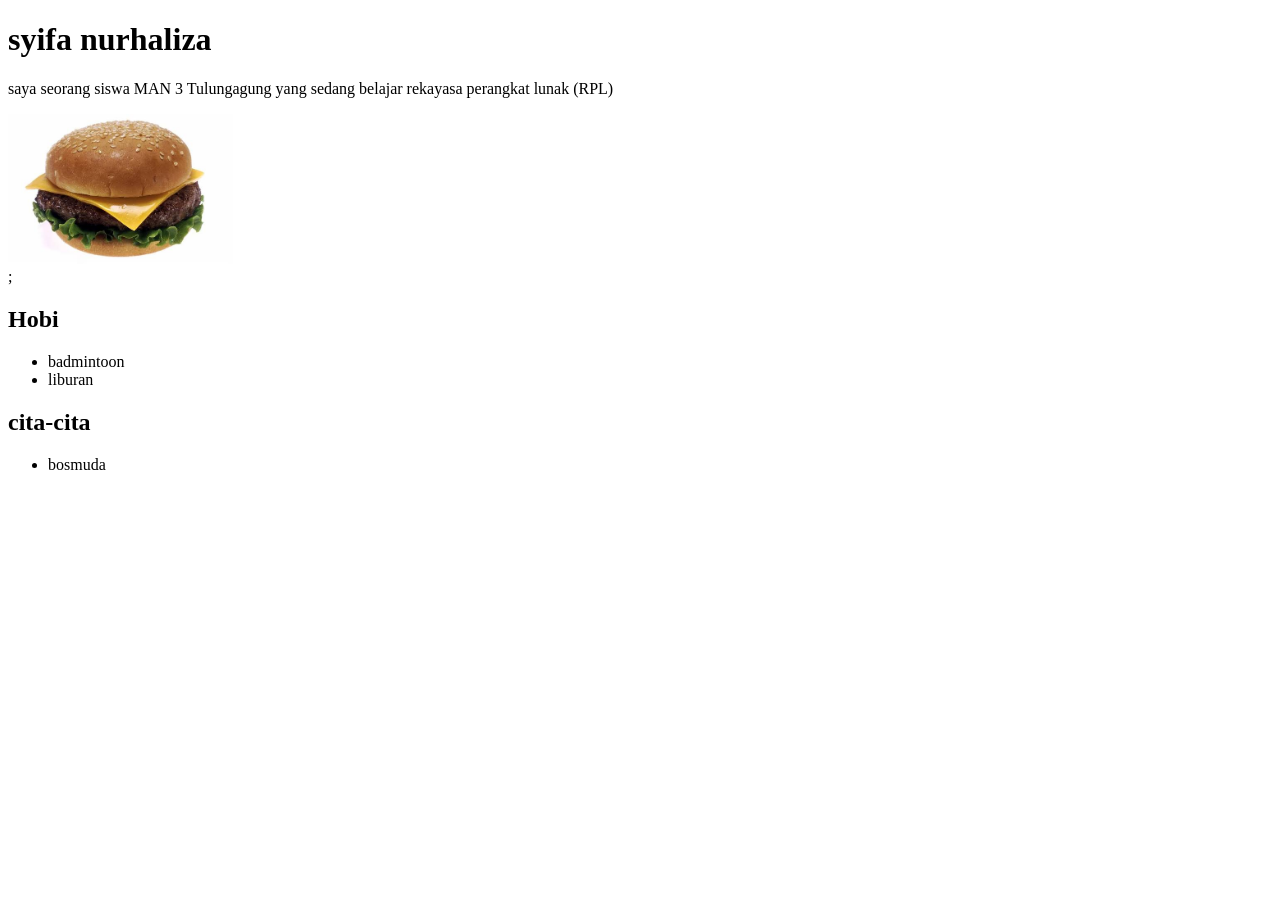
==== index.html @ c2d449e7 "init" ====
<!DOCTYPE html>
<html lang="en">
<head>
    <meta charset="UTF-8">
    <meta name="viewport" content="width=device-width, initial-scale=1.0">
    <title>profile saya</title>
</head>
<body>
 <h1>syifa nurhaliza</h1>
 <p>saya seorang siswa MAN 3 Tulungagung yang sedang belajar rekayasa perangkat lunak (RPL)</p>  
 <img src="burger.jfif" alt="photo profile" height="150px"/>




 <section>;
    <h2>Hobi</h2>
    <ul>
        <li>badmintoon</li>
        <li>liburan
        </ul>
 </section>
 <section>
    <h2>cita-cita</h2>
    <ul>
        <li>bosmuda</li>

        
        
        </li>


</html>
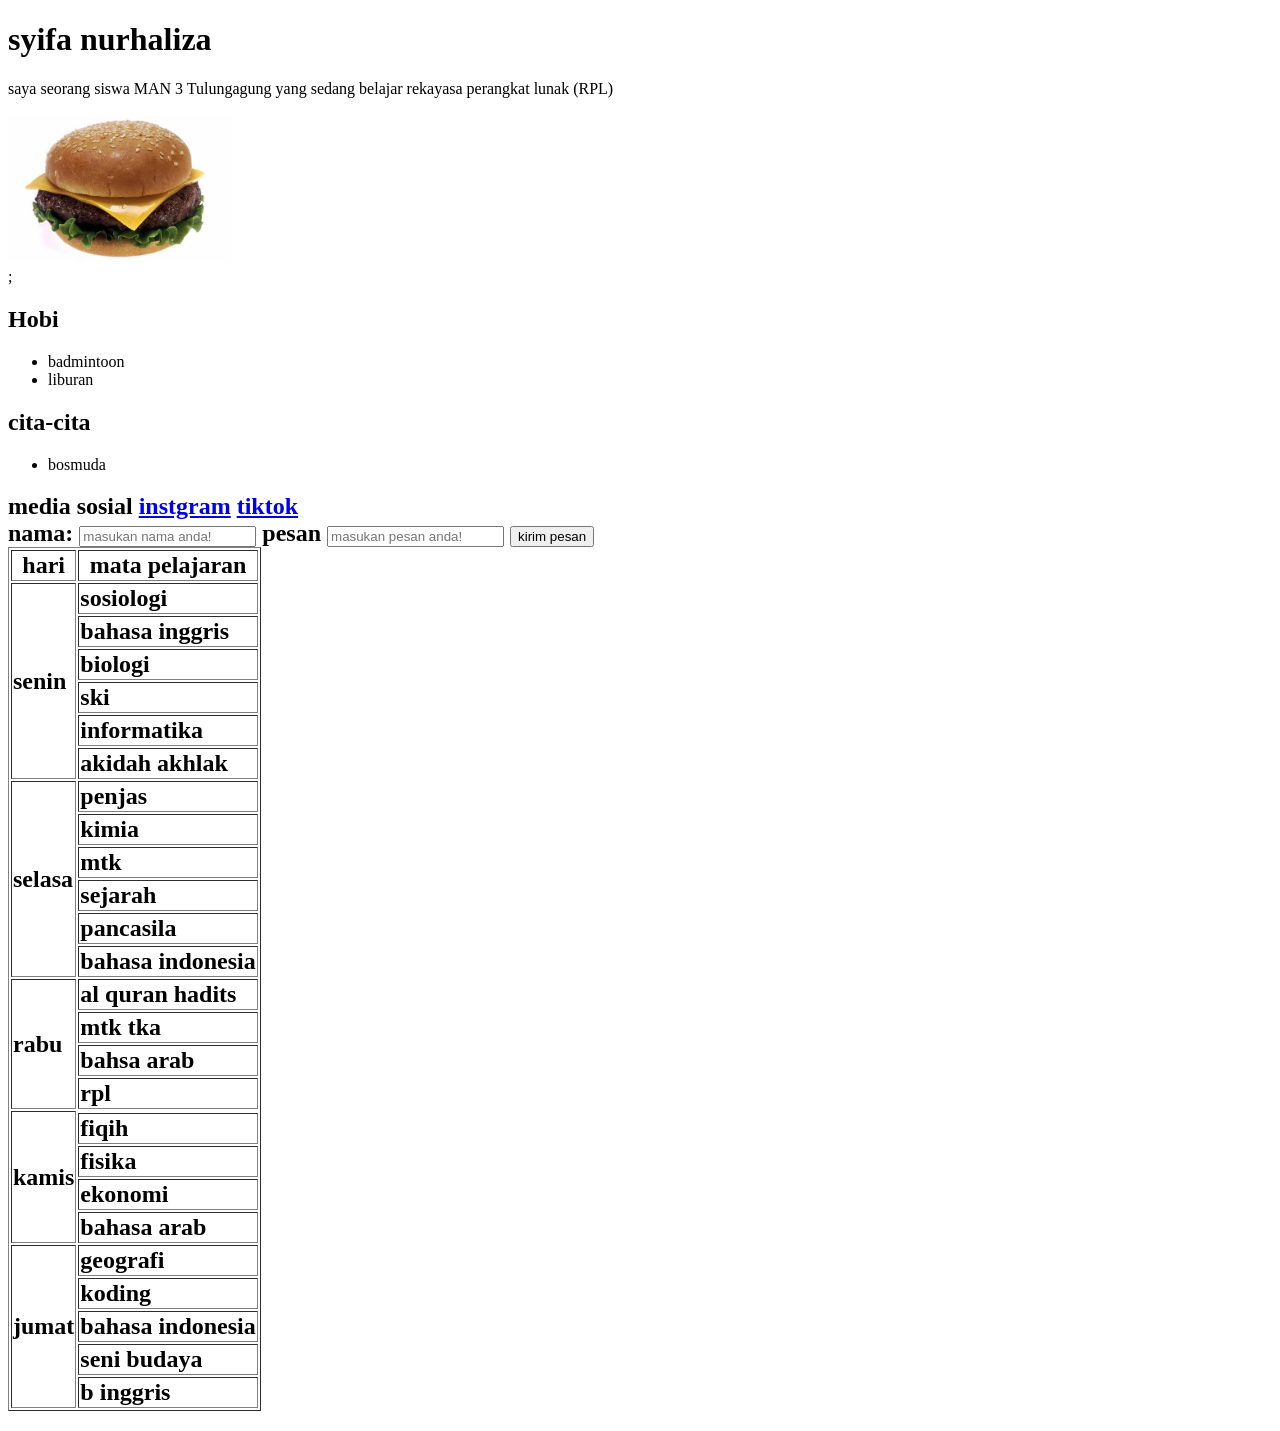
==== commit 41d8812a: "jadwal pelajaran" ====
--- a/index.html
+++ b/index.html
@@ -1,33 +1,151 @@
 <!DOCTYPE html>
 <html lang="en">
+
 <head>
     <meta charset="UTF-8">
     <meta name="viewport" content="width=device-width, initial-scale=1.0">
     <title>profile saya</title>
 </head>
+
 <body>
- <h1>syifa nurhaliza</h1>
- <p>saya seorang siswa MAN 3 Tulungagung yang sedang belajar rekayasa perangkat lunak (RPL)</p>  
- <img src="burger.jfif" alt="photo profile" height="150px"/>
+    <h1>syifa nurhaliza</h1>
+    <p>saya seorang siswa MAN 3 Tulungagung yang sedang belajar rekayasa perangkat lunak (RPL)</p>
+    <img src="burger.jfif" alt="photo profile" height="150px" />
 
 
 
 
- <section>;
-    <h2>Hobi</h2>
-    <ul>
-        <li>badmintoon</li>
-        <li>liburan
+    <section>;
+        <h2>Hobi</h2>
+        <ul>
+            <li>badmintoon</li>
+            <li>liburan
         </ul>
- </section>
- <section>
-    <h2>cita-cita</h2>
-    <ul>
-        <li>bosmuda</li>
+    </section>
+    <section>
+        <h2>cita-cita</h2>
+        <ul>
+            <li>bosmuda</li>
+        </ul>
+    </section>
+    </section>
+    <h2>media sosial
+        <a href="sipauuuuuullll">instgram</a>
+        <a href="sipaaaaaaa">tiktok</a>
+        </section>
+        <form>
+            <label>nama:</label>
+            <input type="text" placeholder="masukan nama anda!">
+            <label>pesan</label>
+            <input type="text" placeholder="masukan pesan anda!" />
+            <button type="submit">kirim pesan</button>
+        </form>
+        </section>
 
-        
-        
-        </li>
+        <!--jadwal pelajarn-->
+        <table border>
+            <thead>
+                <tr>
+                    <th>hari</th>
+                    <th>mata pelajaran</th>
+                </tr>
+                <!--jadwal pelajaran-->
+
+            <tbody>
+                <tr>
+
+                    <td rowspan="6">senin</td>
+                    <td>sosiologi</td>
+                </tr>
+                <tr>
+                    <td>bahasa inggris</td>
+
+                </tr>
+                <tr>
+                    <td>biologi</td>
+                </tr>
+                <tr>
+                    <td>ski</td>
+                </tr>
+                <tr>
+                    <td>informatika</td>
+                </tr>
+                <tr>
+                    <td>akidah akhlak</td>
+                </tr>
+                <tr>
+                    <td rowspan="6">selasa</td>
+                    <td>penjas</td>
+                </tr>
+                <tr>
+                    <td>kimia</td>
+                </tr>
+                <tr>
+                    <td>mtk</td>
+                </tr>
+                <tr>
+                <td>sejarah</td>
+                </tr>
+                <tr>
+                    <td>pancasila</td>
+                </tr>
+                <tr>
+                    <td>bahasa indonesia</td>
+                </tr>
+                <tr>
+                    <td rowspan="4">rabu</td>
+                
+                
+                    <td>al quran hadits</td>
+                </tr>
+                <tr>
+                    <td>mtk tka</td>
+                </tr>
+                <tr>
+                    <td>bahsa arab</td>
+                </tr>
+                <tr>
+                    <td>rpl</td>
+                </tr>
+                <tr>
+                    <td rowspan="5">kamis</td>
+                </tr>
+                <tr>
+                    <td>fiqih</td>
+                </tr>
+                <tr>
+                    <td>fisika</td>
+                </tr>
+                <tr>
+                    <td>ekonomi</td>
+                </tr>
+                <tr>
+                    <td>bahasa arab</td>
+                </tr>
+                <tr>
+                    <td rowspan="5">jumat</td>
+                    <td>geografi</td>
+                </tr>
+                <tr>
+                    <td>koding</td>
+                </tr>
+                <tr>
+                    <td>bahasa indonesia</td>
+                </tr>
+                <tr>
+                    <td>seni budaya</td>
+                </tr>
+                <tr>
+                    <td>b inggris</td>
+                </tr>
 
 
+
+
+            </tbody>
+
+
+
+</body>
+
 </html>
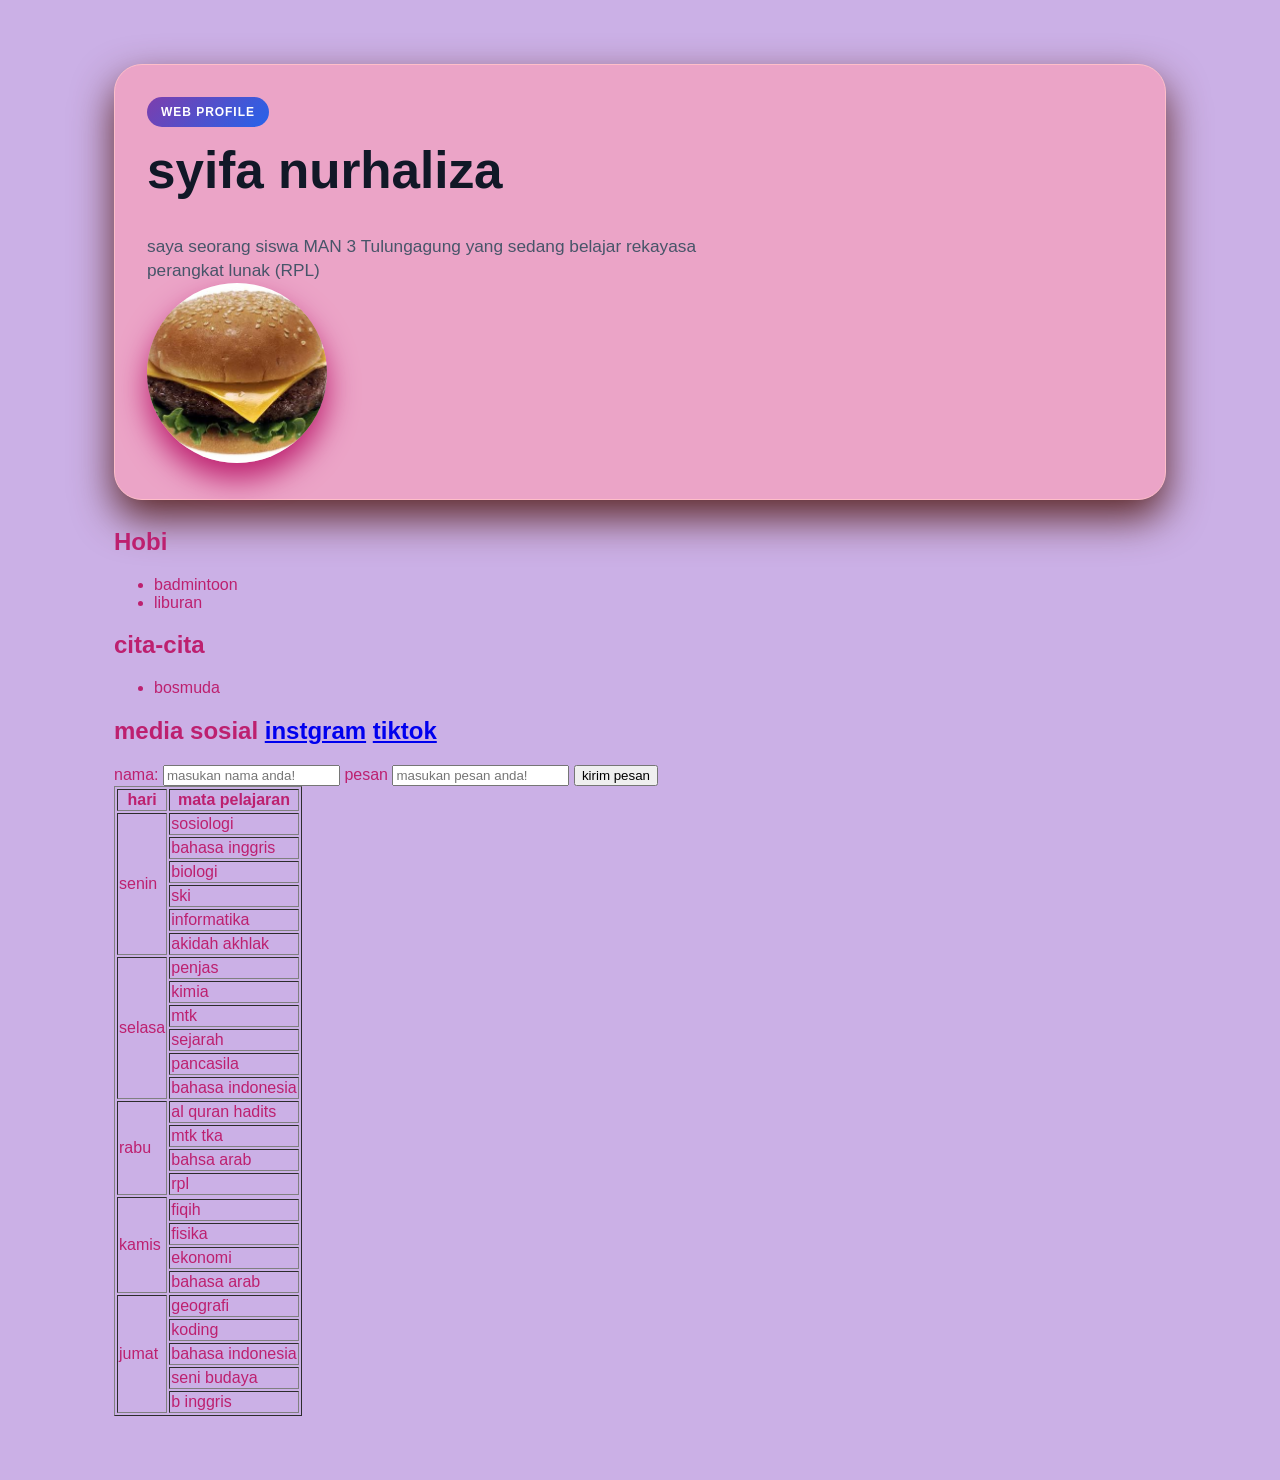
==== commit 11373d77: "web profile" ====
--- a/index.html
+++ b/index.html
@@ -5,41 +5,50 @@
     <meta charset="UTF-8">
     <meta name="viewport" content="width=device-width, initial-scale=1.0">
     <title>profile saya</title>
+    <link rel="stylesheet" href="style.css">
 </head>
 
 <body>
-    <h1>syifa nurhaliza</h1>
-    <p>saya seorang siswa MAN 3 Tulungagung yang sedang belajar rekayasa perangkat lunak (RPL)</p>
-    <img src="burger.jfif" alt="photo profile" height="150px" />
+    <div class="page">
+        <header class="hero">
+            <div class="profile-content">
+                <span class="badge">web profile</span>
+                <h1 id="text1" class="judul-besar">syifa nurhaliza</h1>
+                <p id="text2"class="judul"> saya seorang siswa MAN 3 Tulungagung yang sedang belajar rekayasa perangkat lunak (RPL)
+
+                </p>
+                <img src="burger.jfif" alt="photo profile" class="profile-photo" />
+        </header>
 
 
 
 
-    <section>;
-        <h2>Hobi</h2>
-        <ul>
-            <li>badmintoon</li>
-            <li>liburan
-        </ul>
-    </section>
-    <section>
-        <h2>cita-cita</h2>
-        <ul>
-            <li>bosmuda</li>
-        </ul>
-    </section>
-    </section>
-    <h2>media sosial
-        <a href="sipauuuuuullll">instgram</a>
-        <a href="sipaaaaaaa">tiktok</a>
+        <section>
+            <h2>Hobi</h2>
+            <ul>
+                <li>badmintoon</li>
+                <li>liburan
+            </ul>
         </section>
-        <form>
-            <label>nama:</label>
-            <input type="text" placeholder="masukan nama anda!">
-            <label>pesan</label>
-            <input type="text" placeholder="masukan pesan anda!" />
-            <button type="submit">kirim pesan</button>
-        </form>
+        <section>
+            <h2>cita-cita</h2>
+            <ul>
+                <li>bosmuda</li>
+            </ul>
+        </section>
+        <section>
+            <h2>media sosial
+                <a href="sipauuuuuullll">instgram</a>
+                <a href="sipaaaaaaa">tiktok</a>
+        </section>
+        <section>
+            <form>
+                <label>nama:</label>
+                <input type="text" placeholder="masukan nama anda!">
+                <label>pesan</label>
+                <input type="text" placeholder="masukan pesan anda!" />
+                <button type="submit">kirim pesan</button>
+            </form>
         </section>
 
         <!--jadwal pelajarn-->
@@ -50,7 +59,7 @@
                     <th>mata pelajaran</th>
                 </tr>
                 <!--jadwal pelajaran-->
-
+            </thead>
             <tbody>
                 <tr>
 
@@ -84,7 +93,7 @@
                     <td>mtk</td>
                 </tr>
                 <tr>
-                <td>sejarah</td>
+                    <td>sejarah</td>
                 </tr>
                 <tr>
                     <td>pancasila</td>
@@ -94,8 +103,8 @@
                 </tr>
                 <tr>
                     <td rowspan="4">rabu</td>
-                
-                
+
+
                     <td>al quran hadits</td>
                 </tr>
                 <tr>
@@ -143,6 +152,7 @@
 
 
             </tbody>
+        </table>
 
 
 
--- a/style.css
+++ b/style.css
@@ -0,0 +1,73 @@
+* {
+    box-sizing: border-box;
+}
+
+body {
+    margin: 0;
+    font-family: 'segoe ui', 'Segoe UI', Tahoma, Geneva, Verdana, sans-serif;
+    background: rgb(203, 176, 230);
+    color: rgb(189, 32, 111)
+}
+
+.page {
+    max-width: 1100px;
+    margin: 40px auto;
+    padding: 24px;
+}
+
+.hero {
+    display:flex;
+    align-items: center;
+    justify-content: space-between;
+    gap: 30px;
+    background: rgb(235, 164, 199);
+    backdrop-filter: blur (10px);
+    border: 1px solid rgb(255, 190, 201);
+    box-shadow: 0 18px 40px rgb(92, 39, 39) ;
+    border-radius: 28px;
+    padding: 32px;
+    margin-bottom: 28px;
+}
+.profile-content{
+    flex:1;
+}
+.badge {
+    display: inline-block;
+    background: linear-gradient(135deg,#7c3ead,#2563eb);
+    color: white;
+    padding: 8px 14px;
+    border-radius: 999px;
+    font-size:12px ;
+    font-weight:700;
+    letter-spacing: 0.08em;
+    text-transform: uppercase;
+}
+    .judul{
+        margin: 0;
+        font-family:'plus jakarta sans''Segoe UI', Tahoma, Geneva, Verdana, sans-serif;
+        line-height: 1.4;
+    }
+.judul-besar {
+    font-size: clamp(2.3rem,4vw,4rem);
+    font-weight: 800;
+    color:#111827;
+    margin-top: 14px;
+}
+#text2{
+    margin: top 12px;
+    max-width: 620px;
+    font-size: 1.08rem;
+    color:#475569;
+    text-align: left;
+    background :transparent;
+}
+.profile-photo {
+   width: 180px;
+    height: 180px;
+    object-fit: cover;
+    border-radius: 50% ;
+    box-shadow: 0 16px 30px rgb(189, 32, 111);
+
+
+}
+    
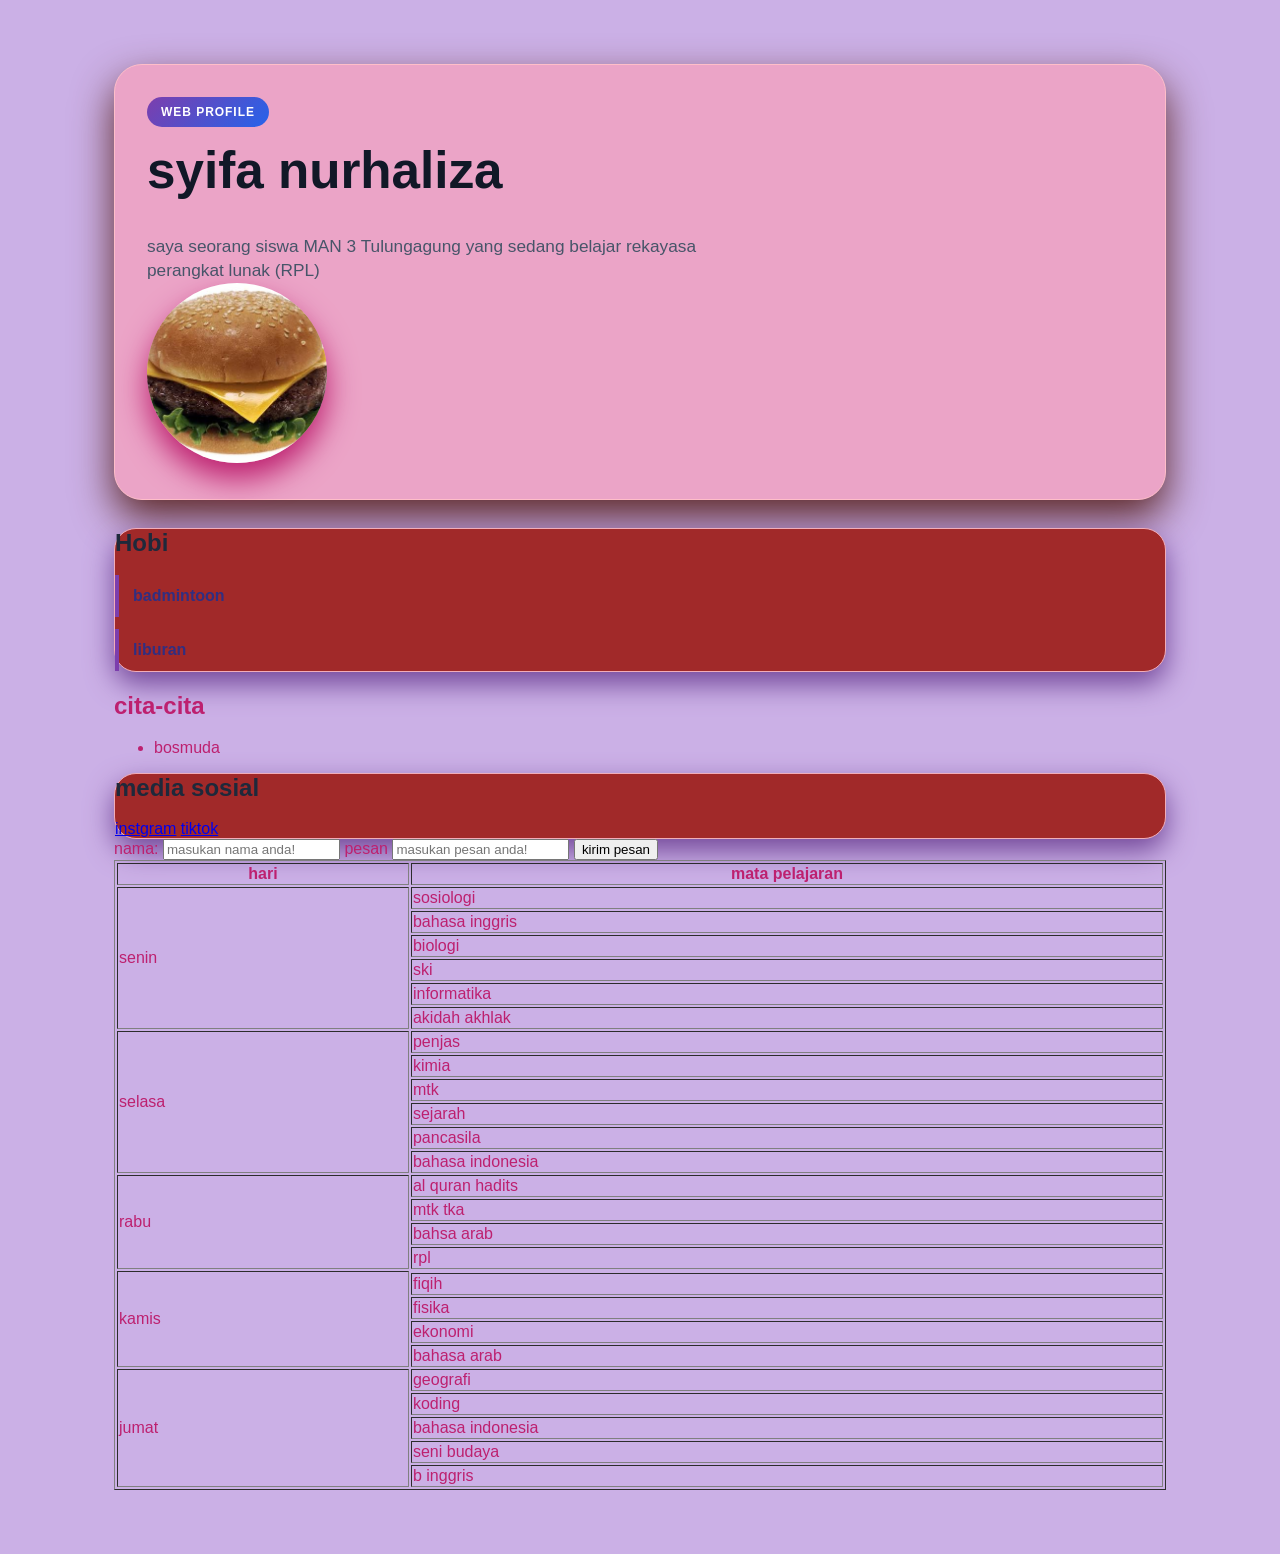
==== commit c23656b1: "menambah kolom & warna" ====
--- a/index.html
+++ b/index.html
@@ -20,12 +20,14 @@
                 <img src="burger.jfif" alt="photo profile" class="profile-photo" />
         </header>
 
+<main class="content-grid">
 
 
 
-        <section>
+
+        <section class="card">
             <h2>Hobi</h2>
-            <ul>
+            <ul class="hobby-list">
                 <li>badmintoon</li>
                 <li>liburan
             </ul>
@@ -36,8 +38,12 @@
                 <li>bosmuda</li>
             </ul>
         </section>
-        <section>
-            <h2>media sosial
+        <section class="card">
+
+            <h2>media sosial</h2>
+            <div class="sosial links">
+                <a href="#"
+
                 <a href="sipauuuuuullll">instgram</a>
                 <a href="sipaaaaaaa">tiktok</a>
         </section>
--- a/style.css
+++ b/style.css
@@ -67,7 +67,55 @@
     object-fit: cover;
     border-radius: 50% ;
     box-shadow: 0 16px 30px rgb(189, 32, 111);
-
-
 }
-    
+.content-grid {
+    display: grid;
+    grid-template-columns: repeat (2, minmax(260px,1fr));
+    gap: 24pxl;
+}
+.card {
+    background:rgb(161, 41, 41);
+    border: 1px solid rgb(241, 173, 185);
+    border-radius: 22px;
+    box-shadow: 0 12px 28px rgb(114, 71, 153);
+}
+     
+.card h2{
+    margin-top: 0;
+    margin-bottom: 18px;
+    color:#1e293b;
+    font: size 1.5rem;
+}
+.hobby-list{
+ list-style: none;
+ padding: 0;
+ margin:0;
+ display: grid;
+ gap:12px;
+}
+ 
+.hobby-list li{
+    background: linear-gradient(135deg,#f5f3ff);
+    border-left: 4px solid #7c3ead;
+    padding: 12px 14px;
+    font-weight: 600;
+    color:#312e81;
+}
+.sosial-links{
+    display: flex;
+    flex-wrap: wrap;
+    gap:12px;
+}
+.sosial-links a{
+    text-decoration: none;
+    color:#1d4ed8;
+    background:#e0edff;
+    padding: 10px 14px;
+    border-radius: 12px;
+    font-weight: 600;
+    transition:transform 0.2s ease,box-shadow 0.2s ease;
+}
+.sosial-links a:hover{
+    transform: translate(-2px);
+    box-shadow: 0 10px 20px rgb(168, 102, 177);
+}
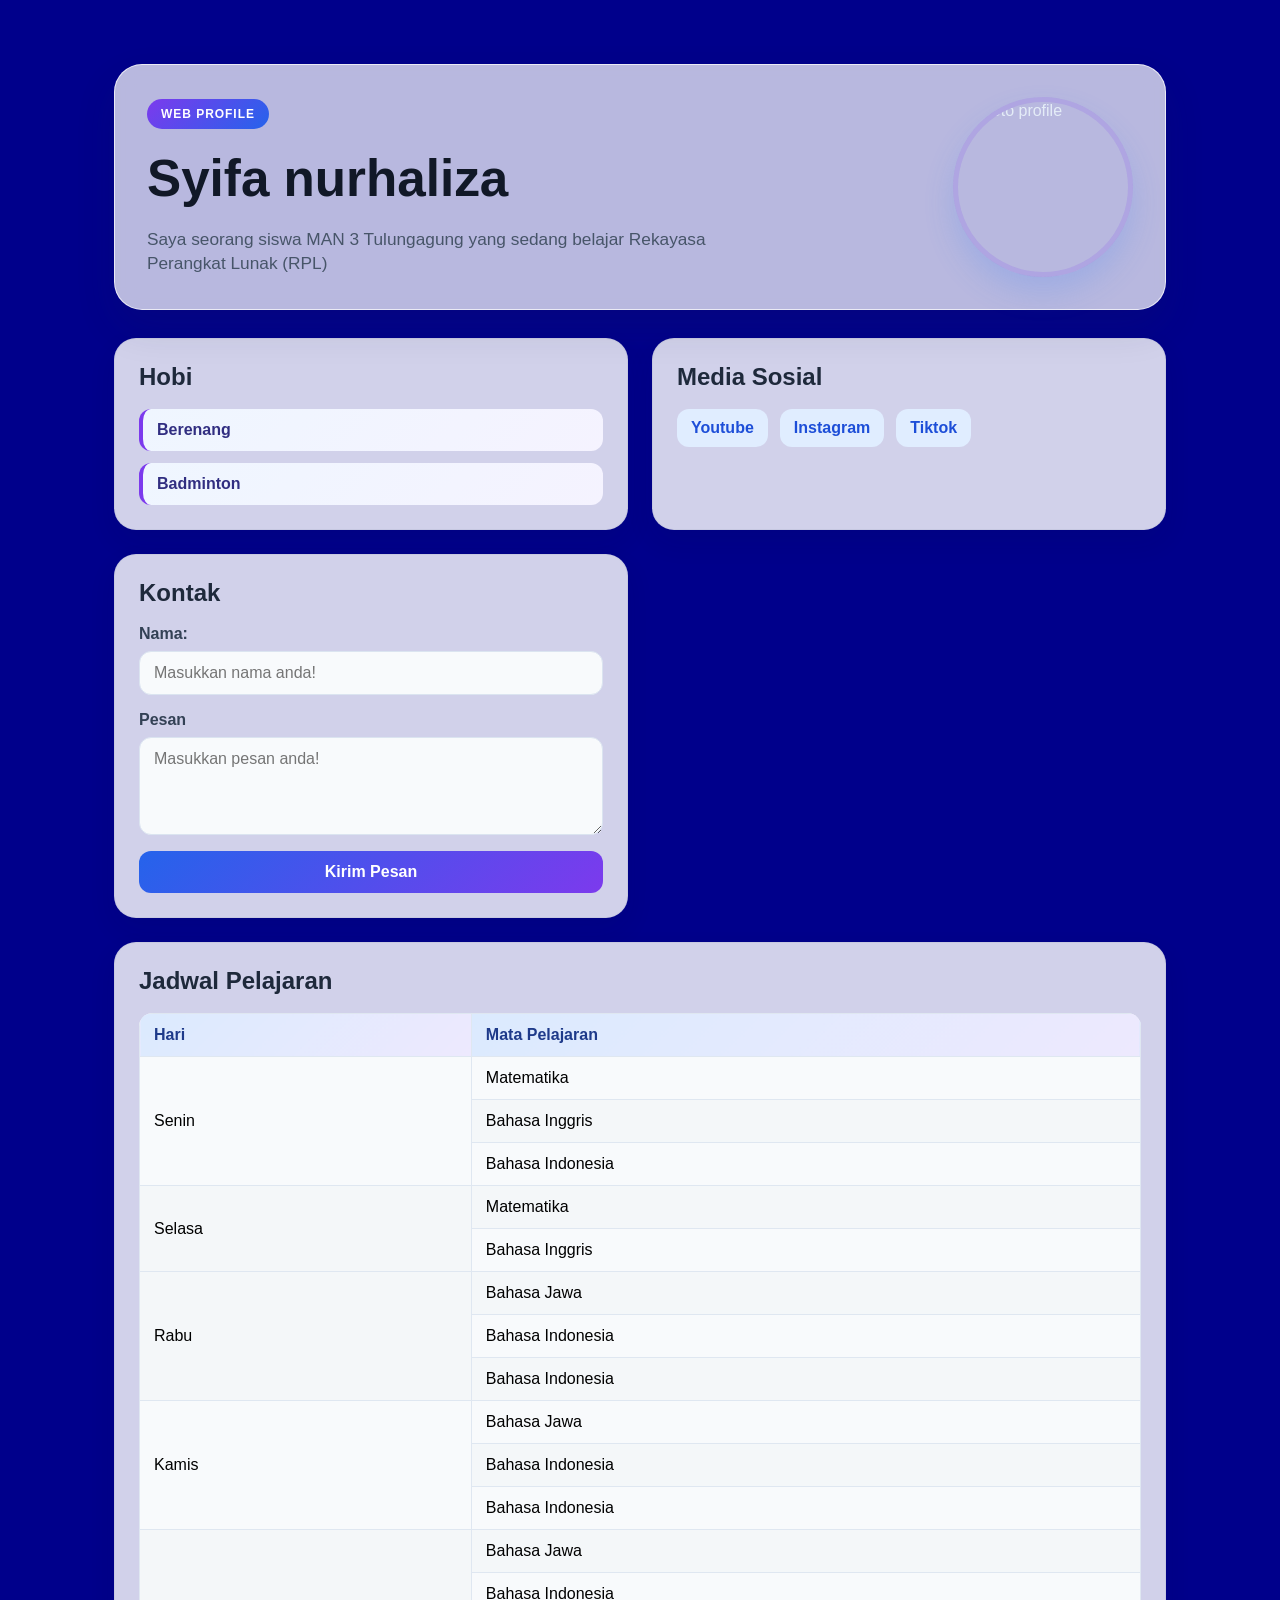
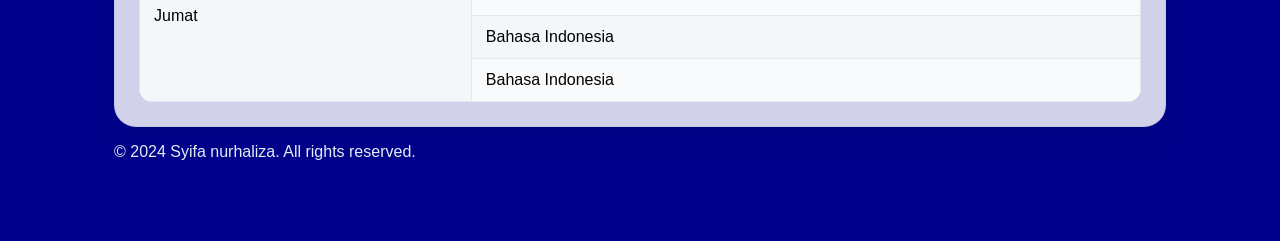
==== commit 038931bc: "index.html" ====
--- a/index.html
+++ b/index.html
@@ -1,167 +1,125 @@
-<!DOCTYPE html>
+<!doctype html>
 <html lang="en">
+  <head>
+    <meta charset="UTF-8" />
+    <meta name="viewport" content="width=device-width, initial-scale=1.0" />
+    <title>Web Profile</title>
+    <link rel="stylesheet" href="style.css" />
+  </head>
 
-<head>
-    <meta charset="UTF-8">
-    <meta name="viewport" content="width=device-width, initial-scale=1.0">
-    <title>profile saya</title>
-    <link rel="stylesheet" href="style.css">
-</head>
+  <body class="page">
+    <header class="hero">
+      <div class="profile-content">
+        <span class="badge">Web Profile</span>
+        <h1 id="text1" class="judul judul-besar">Syifa nurhaliza</h1>
+        <p id="text2" class="judul">
+          Saya seorang siswa MAN 3 Tulungagung yang sedang belajar Rekayasa
+          Perangkat Lunak (RPL)
+        </p>
+      </div>
+      <img class="profile-photo" src="" alt="photo profile" />
+    </header>
 
-<body>
-    <div class="page">
-        <header class="hero">
-            <div class="profile-content">
-                <span class="badge">web profile</span>
-                <h1 id="text1" class="judul-besar">syifa nurhaliza</h1>
-                <p id="text2"class="judul"> saya seorang siswa MAN 3 Tulungagung yang sedang belajar rekayasa perangkat lunak (RPL)
+    <main class="content-grid">
+      <section class="card">
+        <h2>Hobi</h2>
+        <ul class="hobby-list">
+          <li>Berenang</li>
+          <li>Badminton</li>
+        </ul>
+      </section>
 
-                </p>
-                <img src="burger.jfif" alt="photo profile" class="profile-photo" />
-        </header>
+      <section class="card">
+        <h2>Media Sosial</h2>
+        <div class="social-links">
+          <a href="#"> Youtube </a>
+          <a href="syfaaa.hlza">Instagram</a>
+          <a href="syfaa.nhlza">Tiktok</a>
+        </div>
+      </section>
 
-<main class="content-grid">
+      <section class="card form-card">
+        <h2>Kontak</h2>
+        <form>
+          <div class="field-group">
+            <label>Nama:</label>
+            <input type="text" placeholder="Masukkan nama anda!" />
+          </div>
+          <div class="field-group">
+            <label>Pesan</label>
+            <textarea rows="4" placeholder="Masukkan pesan anda!"></textarea>
+          </div>
+          <button type="submit">Kirim Pesan</button>
+        </form>
+      </section>
 
+      <section class="card schedule-card">
+        <h2>Jadwal Pelajaran</h2>
+        <table>
+          <thead>
+            <tr>
+              <th>Hari</th>
+              <th>Mata Pelajaran</th>
+            </tr>
+          </thead>
+          <tbody>
+            <tr>
+              <td rowspan="3">Senin</td>
+              <td>Matematika</td>
+            </tr>
+            <tr>
+              <td>Bahasa Inggris</td>
+            </tr>
+            <tr>
+              <td>Bahasa Indonesia</td>
+            </tr>
+            <tr>
+              <td rowspan="2">Selasa</td>
+              <td>Matematika</td>
+            </tr>
+            <tr>
+              <td>Bahasa Inggris</td>
+            </tr>
+            <tr>
+              <td rowspan="3">Rabu</td>
+              <td>Bahasa Jawa</td>
+            </tr>
+            <tr>
+              <td>Bahasa Indonesia</td>
+            </tr>
+            <tr>
+              <td>Bahasa Indonesia</td>
+            </tr>
+            <tr>
+              <td rowspan="3">Kamis</td>
+              <td>Bahasa Jawa</td>
+            </tr>
+            <tr>
+              <td>Bahasa Indonesia</td>
+            </tr>
+            <tr>
+              <td>Bahasa Indonesia</td>
+            </tr>
+            <tr>
+              <td rowspan="4">Jumat</td>
+              <td>Bahasa Jawa</td>
+            </tr>
+            <tr>
+              <td>Bahasa Indonesia</td>
+            </tr>
+            <tr>
+              <td>Bahasa Indonesia</td>
+            </tr>
+            <tr>
+              <td>Bahasa Indonesia</td>
+            </tr>
+          </tbody>
+        </table>
+      </section>
+    </main>
+    <footer class="footer">
+      <p>&copy; 2024 Syifa nurhaliza. All rights reserved.</p>
+    </footer>
+  </body>
+</html>
 
-
-
-        <section class="card">
-            <h2>Hobi</h2>
-            <ul class="hobby-list">
-                <li>badmintoon</li>
-                <li>liburan
-            </ul>
-        </section>
-        <section>
-            <h2>cita-cita</h2>
-            <ul>
-                <li>bosmuda</li>
-            </ul>
-        </section>
-        <section class="card">
-
-            <h2>media sosial</h2>
-            <div class="sosial links">
-                <a href="#"
-
-                <a href="sipauuuuuullll">instgram</a>
-                <a href="sipaaaaaaa">tiktok</a>
-        </section>
-        <section>
-            <form>
-                <label>nama:</label>
-                <input type="text" placeholder="masukan nama anda!">
-                <label>pesan</label>
-                <input type="text" placeholder="masukan pesan anda!" />
-                <button type="submit">kirim pesan</button>
-            </form>
-        </section>
-
-        <!--jadwal pelajarn-->
-        <table border>
-            <thead>
-                <tr>
-                    <th>hari</th>
-                    <th>mata pelajaran</th>
-                </tr>
-                <!--jadwal pelajaran-->
-            </thead>
-            <tbody>
-                <tr>
-
-                    <td rowspan="6">senin</td>
-                    <td>sosiologi</td>
-                </tr>
-                <tr>
-                    <td>bahasa inggris</td>
-
-                </tr>
-                <tr>
-                    <td>biologi</td>
-                </tr>
-                <tr>
-                    <td>ski</td>
-                </tr>
-                <tr>
-                    <td>informatika</td>
-                </tr>
-                <tr>
-                    <td>akidah akhlak</td>
-                </tr>
-                <tr>
-                    <td rowspan="6">selasa</td>
-                    <td>penjas</td>
-                </tr>
-                <tr>
-                    <td>kimia</td>
-                </tr>
-                <tr>
-                    <td>mtk</td>
-                </tr>
-                <tr>
-                    <td>sejarah</td>
-                </tr>
-                <tr>
-                    <td>pancasila</td>
-                </tr>
-                <tr>
-                    <td>bahasa indonesia</td>
-                </tr>
-                <tr>
-                    <td rowspan="4">rabu</td>
-
-
-                    <td>al quran hadits</td>
-                </tr>
-                <tr>
-                    <td>mtk tka</td>
-                </tr>
-                <tr>
-                    <td>bahsa arab</td>
-                </tr>
-                <tr>
-                    <td>rpl</td>
-                </tr>
-                <tr>
-                    <td rowspan="5">kamis</td>
-                </tr>
-                <tr>
-                    <td>fiqih</td>
-                </tr>
-                <tr>
-                    <td>fisika</td>
-                </tr>
-                <tr>
-                    <td>ekonomi</td>
-                </tr>
-                <tr>
-                    <td>bahasa arab</td>
-                </tr>
-                <tr>
-                    <td rowspan="5">jumat</td>
-                    <td>geografi</td>
-                </tr>
-                <tr>
-                    <td>koding</td>
-                </tr>
-                <tr>
-                    <td>bahasa indonesia</td>
-                </tr>
-                <tr>
-                    <td>seni budaya</td>
-                </tr>
-                <tr>
-                    <td>b inggris</td>
-                </tr>
-
-
-
-
-            </tbody>
-        </table>
-
-
-
-</body>
-
-</html>
--- a/style.css
+++ b/style.css
@@ -1,121 +1,235 @@
 * {
-    box-sizing: border-box;
+  box-sizing: border-box;
 }
 
 body {
-    margin: 0;
-    font-family: 'segoe ui', 'Segoe UI', Tahoma, Geneva, Verdana, sans-serif;
-    background: rgb(203, 176, 230);
-    color: rgb(189, 32, 111)
+  margin: 0;
+  font-family: 'Segoe UI', Tahoma, Geneva, Verdana, sans-serif;
+  background: darkblue;
+  color: #e4ecf7;
 }
 
 .page {
-    max-width: 1100px;
-    margin: 40px auto;
-    padding: 24px;
+  max-width: 1100px;
+  margin: 40px auto;
+  padding: 24px;
 }
 
 .hero {
-    display:flex;
-    align-items: center;
-    justify-content: space-between;
-    gap: 30px;
-    background: rgb(235, 164, 199);
-    backdrop-filter: blur (10px);
-    border: 1px solid rgb(255, 190, 201);
-    box-shadow: 0 18px 40px rgb(92, 39, 39) ;
-    border-radius: 28px;
-    padding: 32px;
-    margin-bottom: 28px;
-}
-.profile-content{
-    flex:1;
-}
+  display: flex;
+  align-items: center;
+  justify-content: space-between;
+  gap: 30px;
+  background: rgba(255, 255, 255, 0.72);
+  backdrop-filter: blur(10px);
+  border: 1px solid rgba(255, 255, 255, 0.7);
+  box-shadow: 0 18px 40px rgba(30, 41, 59, 0.12);
+  border-radius: 28px;
+  padding: 32px;
+  margin-bottom: 28px;
+}
+ 
+.profile-content {
+  flex: 1;
+}
+
 .badge {
-    display: inline-block;
-    background: linear-gradient(135deg,#7c3ead,#2563eb);
-    color: white;
-    padding: 8px 14px;
-    border-radius: 999px;
-    font-size:12px ;
-    font-weight:700;
-    letter-spacing: 0.08em;
-    text-transform: uppercase;
-}
-    .judul{
-        margin: 0;
-        font-family:'plus jakarta sans''Segoe UI', Tahoma, Geneva, Verdana, sans-serif;
-        line-height: 1.4;
-    }
+  display: inline-block;
+  background: linear-gradient(135deg, #7c3aed, #2563eb);
+  color: white;
+  padding: 8px 14px;
+  border-radius: 999px;
+  font-size: 12px;
+  font-weight: 700;
+  letter-spacing: 0.08em;
+  text-transform: uppercase;
+}
+
+.judul {
+  margin: 0;
+  font-family: 'Plus Jakarta Sans', 'Segoe UI', sans-serif;
+  line-height: 1.4;
+}
+
 .judul-besar {
-    font-size: clamp(2.3rem,4vw,4rem);
-    font-weight: 800;
-    color:#111827;
-    margin-top: 14px;
-}
-#text2{
-    margin: top 12px;
-    max-width: 620px;
-    font-size: 1.08rem;
-    color:#475569;
-    text-align: left;
-    background :transparent;
-}
+  font-size: clamp(2.3rem, 4vw, 4rem);
+  font-weight: 800;
+  color: #111827;
+  margin-top: 14px;
+}
+
+#text2 {
+  margin-top: 12px;
+  max-width: 620px;
+  font-size: 1.08rem;
+  color: #475569;
+  text-align: left;
+  background: transparent;
+}
+
 .profile-photo {
-   width: 180px;
-    height: 180px;
-    object-fit: cover;
-    border-radius: 50% ;
-    box-shadow: 0 16px 30px rgb(189, 32, 111);
-}
+  width: 180px;
+  height: 180px;
+  object-fit: cover;
+  border-radius: 50%;
+  border: 5px solid rgba(124, 58, 237, 0.15);
+  box-shadow: 0 16px 30px rgba(59, 130, 246, 0.2);
+}
+
 .content-grid {
-    display: grid;
-    grid-template-columns: repeat (2, minmax(260px,1fr));
-    gap: 24pxl;
-}
+  display: grid;
+  grid-template-columns: repeat(2, minmax(260px, 1fr));
+  gap: 24px;
+}
+
 .card {
-    background:rgb(161, 41, 41);
-    border: 1px solid rgb(241, 173, 185);
-    border-radius: 22px;
-    box-shadow: 0 12px 28px rgb(114, 71, 153);
-}
-     
-.card h2{
-    margin-top: 0;
-    margin-bottom: 18px;
-    color:#1e293b;
-    font: size 1.5rem;
-}
-.hobby-list{
- list-style: none;
- padding: 0;
- margin:0;
- display: grid;
- gap:12px;
-}
- 
-.hobby-list li{
-    background: linear-gradient(135deg,#f5f3ff);
-    border-left: 4px solid #7c3ead;
-    padding: 12px 14px;
-    font-weight: 600;
-    color:#312e81;
-}
-.sosial-links{
-    display: flex;
-    flex-wrap: wrap;
-    gap:12px;
-}
-.sosial-links a{
-    text-decoration: none;
-    color:#1d4ed8;
-    background:#e0edff;
-    padding: 10px 14px;
-    border-radius: 12px;
-    font-weight: 600;
-    transition:transform 0.2s ease,box-shadow 0.2s ease;
-}
-.sosial-links a:hover{
-    transform: translate(-2px);
-    box-shadow: 0 10px 20px rgb(168, 102, 177);
-}+  background: rgba(255, 255, 255, 0.82);
+  border: 1px solid rgba(148, 163, 184, 0.18);
+  border-radius: 22px;
+  padding: 24px;
+  box-shadow: 0 12px 28px rgba(15, 23, 42, 0.08);
+}
+
+.card h2 {
+  margin-top: 0;
+  margin-bottom: 18px;
+  color: #1e293b;
+  font-size: 1.5rem;
+}
+
+.hobby-list {
+  list-style: none;
+  padding: 0;
+  margin: 0;
+  display: grid;
+  gap: 12px;
+}
+
+.hobby-list li {
+  background: linear-gradient(135deg, #eff6ff, #f5f3ff);
+  border-left: 4px solid #7c3aed;
+  padding: 12px 14px;
+  border-radius: 12px;
+  font-weight: 600;
+  color: #312e81;
+}
+
+.social-links {
+  display: flex;
+  flex-wrap: wrap;
+  gap: 12px;
+}
+
+.social-links a {
+  text-decoration: none;
+  color: #1d4ed8;
+  background: #e0edff;
+  padding: 10px 14px;
+  border-radius: 12px;
+  font-weight: 600;
+  transition: transform 0.2s ease, box-shadow 0.2s ease;
+}
+
+.social-links a:hover {
+  transform: translateY(-2px);
+  box-shadow: 0 10px 20px rgba(37, 99, 235, 0.15);
+}
+
+.form-card form {
+  display: grid;
+  gap: 16px;
+}
+
+.field-group {
+  display: grid;
+  gap: 8px;
+}
+
+.field-group label {
+  font-weight: 600;
+  color: #334155;
+}
+
+.field-group input,
+.field-group textarea {
+  width: 100%;
+  border: 1px solid #dbe4f0;
+  border-radius: 12px;
+  padding: 12px 14px;
+  font: inherit;
+  background: #f8fafc;
+  color: #0f172a;
+  resize: vertical;
+}
+
+.field-group input:focus,
+.field-group textarea:focus {
+  outline: 2px solid rgba(59, 130, 246, 0.2);
+  border-color: #60a5fa;
+}
+
+button {
+  border: none;
+  border-radius: 12px;
+  padding: 12px 18px;
+  font: inherit;
+  font-weight: 700;
+  color: white;
+  background: linear-gradient(135deg, #2563eb, #7c3aed);
+  cursor: pointer;
+  transition: transform 0.2s ease, box-shadow 0.2s ease;
+}
+
+button:hover {
+  transform: translateY(-2px);
+  box-shadow: 0 12px 24px rgba(124, 58, 237, 0.25);
+}
+
+.schedule-card {
+  grid-column: 1 / -1;
+}
+
+table {
+  width: 100%;
+  border-collapse: collapse;
+  overflow: hidden;
+  border-radius: 14px;
+  background: #f8fafc;
+  color: #000;
+}
+
+th,
+td {
+  border: 1px solid #dfe7f1;
+  padding: 12px 14px;
+  text-align: left;
+}
+
+th {
+  background: linear-gradient(135deg, #dbeafe, #ede9fe);
+  color: #1e3a8a;
+}
+
+tr:nth-child(even) td {
+  background: rgba(148, 163, 184, 0.04);
+}
+
+@media (max-width: 768px) {
+  .hero {
+    flex-direction: column;
+    text-align: center;
+  }
+
+  .profile-copy {
+    width: 100%;
+  }
+
+  #text2 {
+    text-align: center;
+    margin-inline: auto;
+  }
+
+  .content-grid {
+    grid-template-columns: 1fr;
+  }
+}
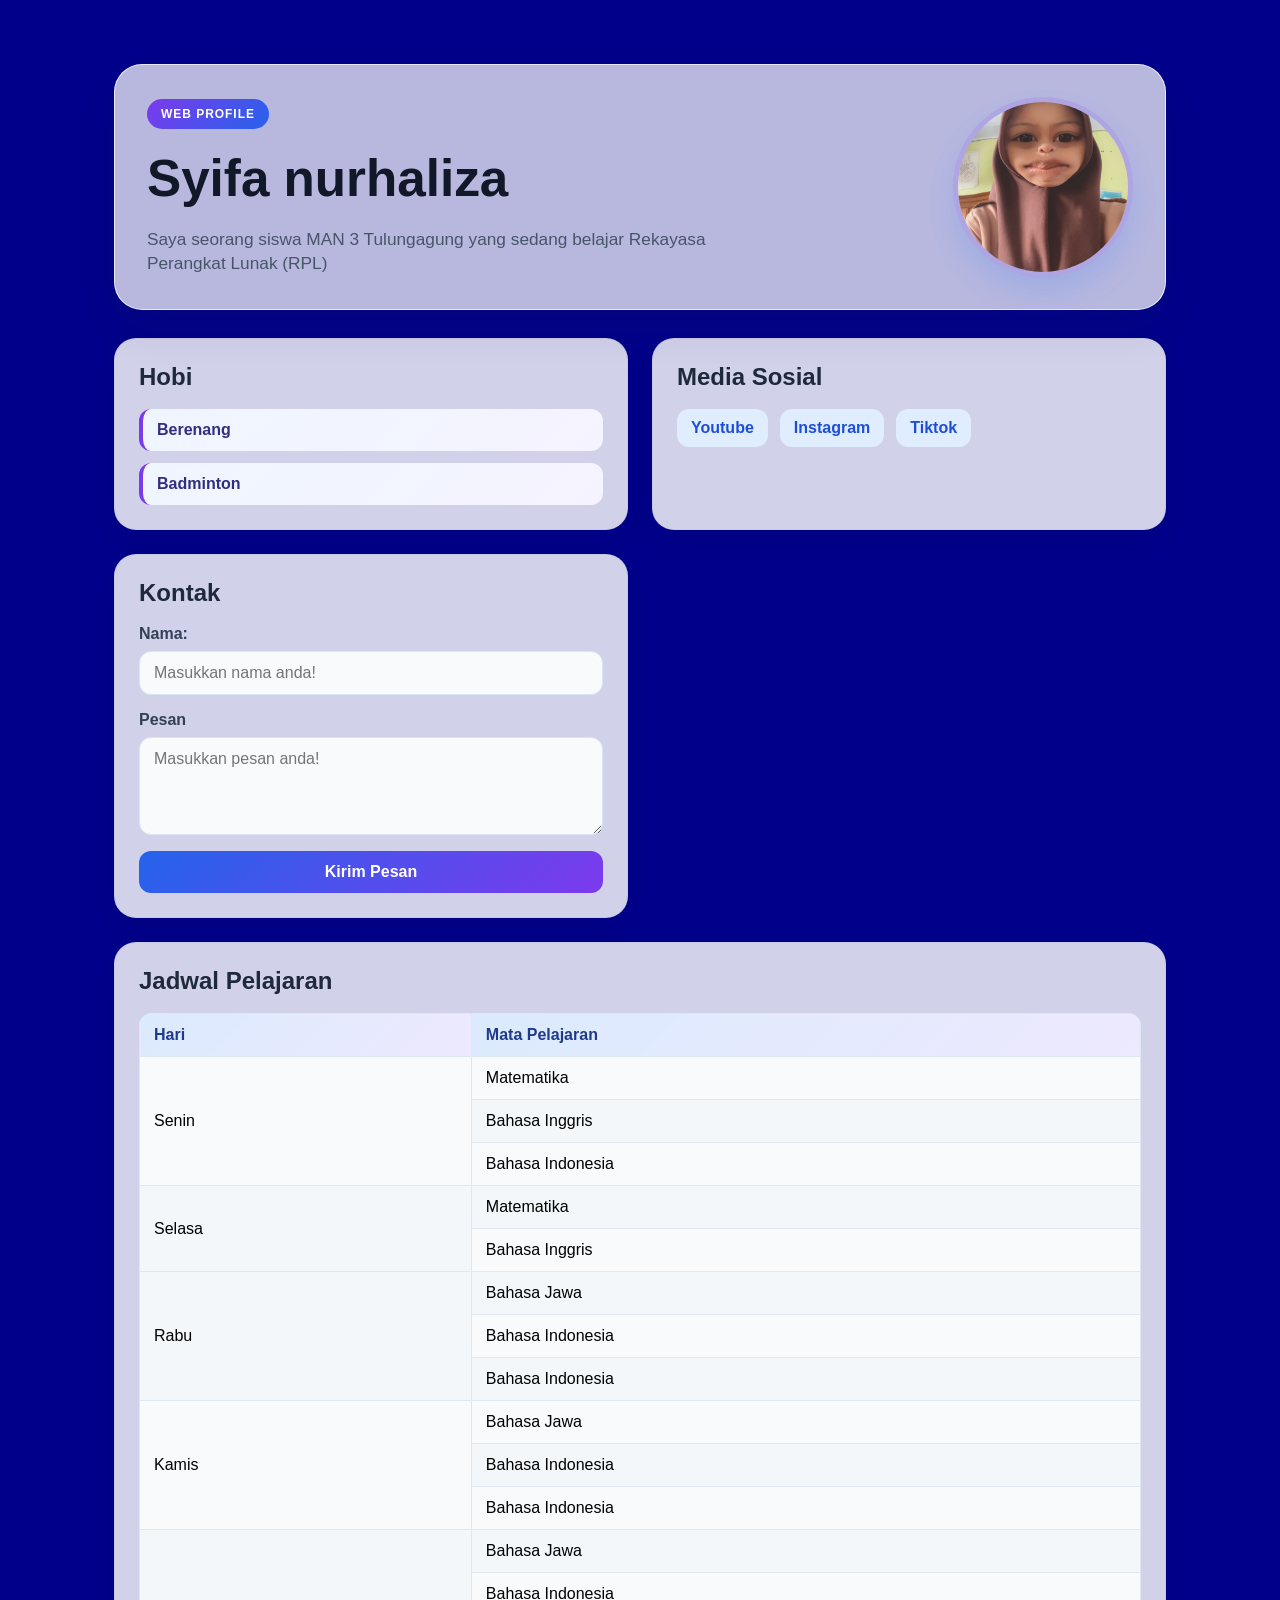
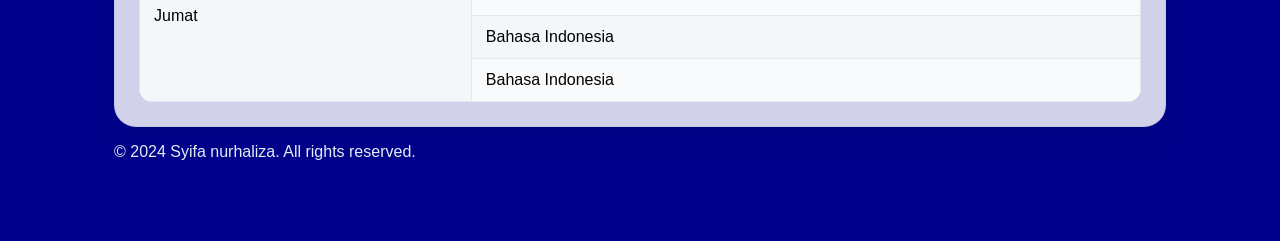
==== commit 5899ca27: "Update index.html" ====
--- a/index.html
+++ b/index.html
@@ -17,7 +17,7 @@
           Perangkat Lunak (RPL)
         </p>
       </div>
-      <img class="profile-photo" src="" alt="photo profile" />
+      <img class="profile-photo" src="IMG_7363.jpeg" alt="photo profile" />
     </header>
 
     <main class="content-grid">
